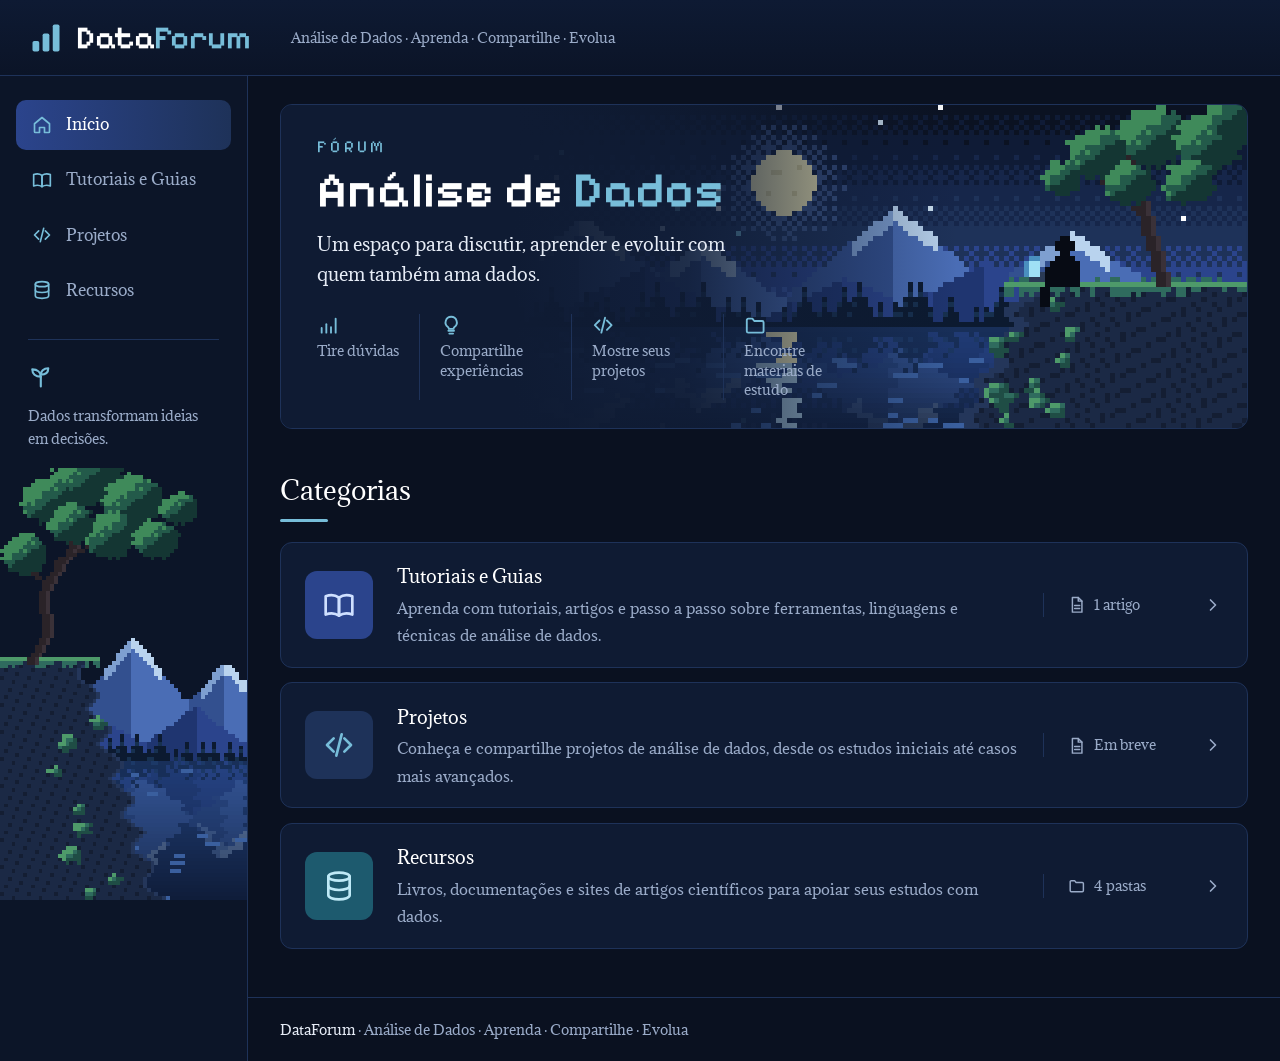
==== index.html @ db5324ef "feat: creation a dataForum" ====
<!DOCTYPE html>
<html lang="pt-BR">
<head>
    <meta charset="UTF-8">
    <meta name="viewport" content="width=device-width, initial-scale=1.0">
    <title>DataForum | Análise de Dados</title>
    <link rel="stylesheet" href="css/style.css">
</head>
<body>
    <header class="topo">
        <a class="marca" href="index.html">
            <svg class="logo" viewBox="0 0 24 24" fill="none" stroke="currentColor" stroke-width="2" stroke-linecap="round" stroke-linejoin="round" aria-hidden="true"><rect x="3" y="14" width="4.5" height="7" rx="1.2" fill="currentColor" stroke="none"/><rect x="9.75" y="9" width="4.5" height="12" rx="1.2" fill="currentColor" stroke="none"/><rect x="16.5" y="3" width="4.5" height="18" rx="1.2" fill="currentColor" stroke="none"/></svg>
            <span>Data<span class="destaque">Forum</span></span>
        </a>
        <p class="slogan">Análise de Dados · Aprenda · Compartilhe · Evolua</p>
    </header>

    <nav class="lateral" aria-label="Navegação principal">
        <div class="lateral-fixa">
            <ul class="menu">
                <li><a href="index.html" class="ativo" aria-current="page"><svg class="icone" viewBox="0 0 24 24" fill="none" stroke="currentColor" stroke-width="2" stroke-linecap="round" stroke-linejoin="round" aria-hidden="true"><path d="M3 10.5 12 3l9 7.5V20a1 1 0 0 1-1 1h-5v-6H9v6H4a1 1 0 0 1-1-1z"/></svg>Início</a></li>
                <li><a href="pages/tutoriais.html"><svg class="icone" viewBox="0 0 24 24" fill="none" stroke="currentColor" stroke-width="2" stroke-linecap="round" stroke-linejoin="round" aria-hidden="true"><path d="M2 5.5C5 4.3 9 4.3 12 6.5v13.5c-3-2-7-2-10-.8z"/><path d="M22 5.5c-3-1.2-7-1.2-10 1v13.5c3-2 7-2 10-.8z"/></svg>Tutoriais e Guias</a></li>
                <li><a href="pages/projetos.html"><svg class="icone" viewBox="0 0 24 24" fill="none" stroke="currentColor" stroke-width="2" stroke-linecap="round" stroke-linejoin="round" aria-hidden="true"><path d="m8 7-5 5 5 5"/><path d="m16 7 5 5-5 5"/><path d="m14 4-4 16"/></svg>Projetos</a></li>
                <li><a href="pages/recursos.html"><svg class="icone" viewBox="0 0 24 24" fill="none" stroke="currentColor" stroke-width="2" stroke-linecap="round" stroke-linejoin="round" aria-hidden="true"><ellipse cx="12" cy="5" rx="8" ry="3"/><path d="M4 5v14c0 1.7 3.6 3 8 3s8-1.3 8-3V5"/><path d="M4 12c0 1.7 3.6 3 8 3s8-1.3 8-3"/></svg>Recursos</a></li>
            </ul>
            <div class="frase">
                <svg class="icone" viewBox="0 0 24 24" fill="none" stroke="currentColor" stroke-width="2" stroke-linecap="round" stroke-linejoin="round" aria-hidden="true"><path d="M12 21v-9"/><path d="M12 12C12 8 9 5 4 5c0 4 3 7 8 7z"/><path d="M12 10c0-3 2.5-6 7-6 0 4-3 6-7 6z"/></svg>
                <p>Dados transformam ideias em decisões.</p>
            </div>
            <img class="lateral-arte" src="img/lateral.svg" alt="">
        </div>
    </nav>

    <main>
        <section class="hero">
            <img class="hero-arte" src="img/hero.svg" alt="">
            <div class="hero-texto">
                <p class="sobretitulo">FÓRUM</p>
                <h1>Análise de <span>Dados</span></h1>
                <p class="hero-descricao">Um espaço para discutir, aprender e evoluir com quem também ama dados.</p>
                <ul class="destaques">
                    <li><svg class="icone" viewBox="0 0 24 24" fill="none" stroke="currentColor" stroke-width="2" stroke-linecap="round" stroke-linejoin="round" aria-hidden="true"><path d="M5 20v-5"/><path d="M10 20v-9"/><path d="M15 20v-6"/><path d="M20 20V5"/></svg><span>Tire dúvidas</span></li>
                    <li><svg class="icone" viewBox="0 0 24 24" fill="none" stroke="currentColor" stroke-width="2" stroke-linecap="round" stroke-linejoin="round" aria-hidden="true"><path d="M9 18h6"/><path d="M10 21h4"/><path d="M12 3a6 6 0 0 0-3.5 10.9c.6.5 1 1.2 1 2.1h5c0-.9.4-1.6 1-2.1A6 6 0 0 0 12 3z"/></svg><span>Compartilhe experiências</span></li>
                    <li><svg class="icone" viewBox="0 0 24 24" fill="none" stroke="currentColor" stroke-width="2" stroke-linecap="round" stroke-linejoin="round" aria-hidden="true"><path d="m8 7-5 5 5 5"/><path d="m16 7 5 5-5 5"/><path d="m14 4-4 16"/></svg><span>Mostre seus projetos</span></li>
                    <li><svg class="icone" viewBox="0 0 24 24" fill="none" stroke="currentColor" stroke-width="2" stroke-linecap="round" stroke-linejoin="round" aria-hidden="true"><path d="M3 6.5A1.5 1.5 0 0 1 4.5 5H9l2 2.5h8.5A1.5 1.5 0 0 1 21 9v9.5a1.5 1.5 0 0 1-1.5 1.5h-15A1.5 1.5 0 0 1 3 18.5z"/></svg><span>Encontre materiais de estudo</span></li>
                </ul>
            </div>
        </section>

        <section class="categorias">
            <h2 class="titulo-secao">Categorias</h2>
            <ul class="lista-categorias">
                <li>
                    <a class="categoria" href="pages/tutoriais.html">
                        <span class="categoria-icone icone-tutoriais"><svg class="icone" viewBox="0 0 24 24" fill="none" stroke="currentColor" stroke-width="2" stroke-linecap="round" stroke-linejoin="round" aria-hidden="true"><path d="M2 5.5C5 4.3 9 4.3 12 6.5v13.5c-3-2-7-2-10-.8z"/><path d="M22 5.5c-3-1.2-7-1.2-10 1v13.5c3-2 7-2 10-.8z"/></svg></span>
                        <span class="categoria-texto">
                            <strong>Tutoriais e Guias</strong>
                            <span class="categoria-descricao">Aprenda com tutoriais, artigos e passo a passo sobre ferramentas, linguagens e técnicas de análise de dados.</span>
                        </span>
                        <span class="categoria-meta"><svg class="icone" viewBox="0 0 24 24" fill="none" stroke="currentColor" stroke-width="2" stroke-linecap="round" stroke-linejoin="round" aria-hidden="true"><path d="M6 2h8l5 5v15H6z"/><path d="M14 2v5h5"/><path d="M9 13h7"/><path d="M9 17h7"/></svg>1 artigo</span>
                        <svg class="icone seta" viewBox="0 0 24 24" fill="none" stroke="currentColor" stroke-width="2" stroke-linecap="round" stroke-linejoin="round" aria-hidden="true"><path d="m9 6 6 6-6 6"/></svg>
                    </a>
                </li>
                <li>
                    <a class="categoria" href="pages/projetos.html">
                        <span class="categoria-icone icone-projetos"><svg class="icone" viewBox="0 0 24 24" fill="none" stroke="currentColor" stroke-width="2" stroke-linecap="round" stroke-linejoin="round" aria-hidden="true"><path d="m8 7-5 5 5 5"/><path d="m16 7 5 5-5 5"/><path d="m14 4-4 16"/></svg></span>
                        <span class="categoria-texto">
                            <strong>Projetos</strong>
                            <span class="categoria-descricao">Conheça e compartilhe projetos de análise de dados, desde os estudos iniciais até casos mais avançados.</span>
                        </span>
                        <span class="categoria-meta"><svg class="icone" viewBox="0 0 24 24" fill="none" stroke="currentColor" stroke-width="2" stroke-linecap="round" stroke-linejoin="round" aria-hidden="true"><path d="M6 2h8l5 5v15H6z"/><path d="M14 2v5h5"/><path d="M9 13h7"/><path d="M9 17h7"/></svg>Em breve</span>
                        <svg class="icone seta" viewBox="0 0 24 24" fill="none" stroke="currentColor" stroke-width="2" stroke-linecap="round" stroke-linejoin="round" aria-hidden="true"><path d="m9 6 6 6-6 6"/></svg>
                    </a>
                </li>
                <li>
                    <a class="categoria" href="pages/recursos.html">
                        <span class="categoria-icone icone-recursos"><svg class="icone" viewBox="0 0 24 24" fill="none" stroke="currentColor" stroke-width="2" stroke-linecap="round" stroke-linejoin="round" aria-hidden="true"><ellipse cx="12" cy="5" rx="8" ry="3"/><path d="M4 5v14c0 1.7 3.6 3 8 3s8-1.3 8-3V5"/><path d="M4 12c0 1.7 3.6 3 8 3s8-1.3 8-3"/></svg></span>
                        <span class="categoria-texto">
                            <strong>Recursos</strong>
                            <span class="categoria-descricao">Livros, documentações e sites de artigos científicos para apoiar seus estudos com dados.</span>
                        </span>
                        <span class="categoria-meta"><svg class="icone" viewBox="0 0 24 24" fill="none" stroke="currentColor" stroke-width="2" stroke-linecap="round" stroke-linejoin="round" aria-hidden="true"><path d="M3 6.5A1.5 1.5 0 0 1 4.5 5H9l2 2.5h8.5A1.5 1.5 0 0 1 21 9v9.5a1.5 1.5 0 0 1-1.5 1.5h-15A1.5 1.5 0 0 1 3 18.5z"/></svg>4 pastas</span>
                        <svg class="icone seta" viewBox="0 0 24 24" fill="none" stroke="currentColor" stroke-width="2" stroke-linecap="round" stroke-linejoin="round" aria-hidden="true"><path d="m9 6 6 6-6 6"/></svg>
                    </a>
                </li>
            </ul>
        </section>
    </main>

    <footer class="rodape">
        <p><strong>DataForum</strong> · Análise de Dados · Aprenda · Compartilhe · Evolua</p>
    </footer>
</body>
</html>
---- css/style.css ----
/* ===== Fontes ===== */
@import url("https://fonts.googleapis.com/css2?family=Adamina&family=Pixelify+Sans:wght@400..700&display=swap");

/* ===== Paleta do fórum ===== */
:root {
    --azul-primario: #3339A6;
    --azul-medio: #2B448C;
    --azul-escuro: #1E3259;
    --azul-claro: #77BDD9;
    --preto: #0D0D0D;

    /* tons escuros derivados da paleta, usados nos fundos */
    --fundo: #0A1120;
    --fundo-lateral: #0C1528;
    --superficie: #0F1B33;
    --superficie-hover: #142445;
    --borda: var(--azul-escuro);
    --texto: #E6ECF6;
    --texto-suave: #9AABC8;

    --fonte-titulo: "Pixelify Sans", "Courier New", monospace;
    --fonte-texto: "Adamina", Georgia, "Times New Roman", serif;
    --fonte-codigo: "Fira Code", Consolas, "Courier New", monospace;

    --raio: 12px;
    --largura-lateral: 248px;
    --altura-topo: 76px;
}

/* ===== Base ===== */
* {
    box-sizing: border-box;
}

html {
    scroll-padding-top: calc(var(--altura-topo) + 1rem);
}

body {
    margin: 0;
    min-height: 100vh;
    display: grid;
    grid-template-columns: var(--largura-lateral) minmax(0, 1fr);
    grid-template-rows: auto 1fr auto;
    grid-template-areas:
        "topo    topo"
        "lateral conteudo"
        "lateral rodape";
    background: var(--fundo);
    color: var(--texto);
    font-family: var(--fonte-texto);
    font-size: 16px;
    line-height: 1.7;
}

/* A Adamina só tem peso normal; evitamos o "negrito falso" nos títulos */
h1,
h2,
h3 {
    font-weight: 400;
}

a {
    color: var(--azul-claro);
}

a:hover {
    color: #FFFFFF;
}

img {
    max-width: 100%;
}

.icone {
    width: 1.25em;
    height: 1.25em;
    flex-shrink: 0;
}

/* ===== Cabeçalho ===== */
.topo {
    grid-area: topo;
    position: sticky;
    top: 0;
    z-index: 10;
    display: flex;
    align-items: center;
    gap: 2.5rem;
    height: var(--altura-topo);
    padding: 0 1.75rem;
    background: linear-gradient(180deg, #0E1A33, #0B1427);
    border-bottom: 1px solid var(--borda);
}

.marca {
    display: flex;
    align-items: center;
    gap: 0.75rem;
    color: #FFFFFF;
    font-family: var(--fonte-titulo);
    font-size: 2rem;
    font-weight: 600;
    line-height: 1;
    text-decoration: none;
}

.marca:hover {
    color: #FFFFFF;
}

.logo {
    width: 2.25rem;
    height: 2.25rem;
    color: var(--azul-claro);
}

.destaque {
    color: var(--azul-claro);
}

.slogan {
    margin: 0;
    color: var(--texto-suave);
    font-size: 0.85rem;
}

/* ===== Barra lateral ===== */
.lateral {
    grid-area: lateral;
    background: var(--fundo-lateral);
    border-right: 1px solid var(--borda);
}

.lateral-fixa {
    position: sticky;
    top: var(--altura-topo);
    display: flex;
    flex-direction: column;
    height: calc(100vh - var(--altura-topo));
    padding: 1.5rem 1rem 0;
}

.menu {
    display: grid;
    gap: 0.35rem;
    margin: 0;
    padding: 0;
    list-style: none;
}

.menu a {
    display: flex;
    align-items: center;
    gap: 0.85rem;
    padding: 0.7rem 1rem;
    border-radius: 10px;
    color: var(--texto-suave);
    text-decoration: none;
    transition: background 0.15s, color 0.15s;
}

.menu a:hover {
    background: var(--superficie);
    color: var(--texto);
}

.menu a.ativo {
    background: linear-gradient(90deg, var(--azul-medio), var(--azul-escuro));
    color: #FFFFFF;
}

.menu .icone {
    color: var(--azul-claro);
}

.frase {
    margin: 1.5rem 0.75rem 0;
    padding-top: 1.5rem;
    border-top: 1px solid var(--borda);
    color: var(--texto-suave);
    font-size: 0.9rem;
    line-height: 1.6;
}

.frase .icone {
    width: 1.6rem;
    height: 1.6rem;
    color: var(--azul-claro);
}

.frase p {
    margin: 0.5rem 0 0;
}

.lateral-arte {
    display: block;
    width: calc(100% + 2rem);
    max-width: none;
    height: 48vh;
    max-height: 460px;
    min-height: 0;
    margin: auto -1rem 0;
    object-fit: cover;
    object-position: bottom;
    image-rendering: pixelated;
}

/* ===== Conteúdo principal ===== */
main {
    grid-area: conteudo;
    width: 100%;
    max-width: 1200px;
    margin: 0 auto;
    padding: 1.75rem 2rem 3rem;
}

main.leitura {
    max-width: 860px;
}

.trilha {
    display: flex;
    flex-wrap: wrap;
    gap: 0.4rem;
    margin-bottom: 1.5rem;
    color: var(--texto-suave);
    font-size: 0.88rem;
}

.trilha a {
    text-decoration: none;
}

/* ===== Página inicial: destaque (hero) ===== */
.hero {
    position: relative;
    display: flex;
    align-items: center;
    min-height: 270px;
    overflow: hidden;
    background: var(--superficie);
    border: 1px solid var(--borda);
    border-radius: var(--raio);
}

.hero-arte {
    position: absolute;
    top: 0;
    right: 0;
    width: 76%;
    height: 100%;
    max-width: none;
    object-fit: cover;
    object-position: right center;
    image-rendering: pixelated;
}

/* escurece a arte do lado esquerdo para o texto ficar legível */
.hero::after {
    content: "";
    position: absolute;
    inset: 0;
    background: linear-gradient(90deg,
            var(--superficie) 24%,
            rgba(15, 27, 51, 0.85) 42%,
            rgba(15, 27, 51, 0) 70%);
}

.hero-texto {
    position: relative;
    z-index: 1;
    max-width: 640px;
    padding: 1.75rem 2.25rem;
}

.sobretitulo {
    margin: 0;
    color: var(--azul-claro);
    font-family: var(--fonte-titulo);
    font-size: 1.05rem;
    letter-spacing: 0.2em;
}

.hero h1 {
    margin: 0.1rem 0 0.75rem;
    color: #FFFFFF;
    font-family: var(--fonte-titulo);
    font-size: clamp(2.2rem, 4vw, 3.1rem);
    font-weight: 600;
    line-height: 1.1;
}

.hero h1 span {
    color: var(--azul-claro);
}

.hero-descricao {
    max-width: 28rem;
    margin: 0 0 1.5rem;
    font-size: 1.1rem;
}

.destaques {
    display: flex;
    flex-wrap: wrap;
    margin: 0;
    padding: 0;
    list-style: none;
}

.destaques li {
    display: flex;
    flex-direction: column;
    gap: 0.35rem;
    max-width: 9.5rem;
    padding: 0 1.25rem;
    border-left: 1px solid var(--borda);
    color: var(--texto-suave);
    font-size: 0.9rem;
    line-height: 1.35;
}

.destaques li:first-child {
    padding-left: 0;
    border-left: 0;
}

.destaques .icone {
    width: 1.4rem;
    height: 1.4rem;
    color: var(--azul-claro);
}

/* ===== Página inicial: categorias ===== */
.categorias {
    margin-top: 2.5rem;
}

.titulo-secao {
    position: relative;
    margin: 0 0 1.25rem;
    padding-bottom: 0.6rem;
    color: #FFFFFF;
    font-size: 1.6rem;
}

.titulo-secao::after {
    content: "";
    position: absolute;
    left: 0;
    bottom: 0;
    width: 3rem;
    height: 3px;
    border-radius: 2px;
    background: var(--azul-claro);
}

.lista-categorias {
    display: grid;
    gap: 0.9rem;
    margin: 0;
    padding: 0;
    list-style: none;
}

.categoria {
    display: grid;
    grid-template-columns: auto 1fr auto auto;
    align-items: center;
    gap: 1.5rem;
    padding: 1.1rem 1.5rem;
    background: var(--superficie);
    border: 1px solid var(--borda);
    border-radius: var(--raio);
    color: var(--texto);
    text-decoration: none;
    transition: background 0.15s, border-color 0.15s, transform 0.15s;
}

.categoria:hover {
    background: var(--superficie-hover);
    border-color: var(--azul-medio);
    color: var(--texto);
    transform: translateY(-1px);
}

.categoria-icone {
    display: grid;
    place-items: center;
    width: 4.25rem;
    height: 4.25rem;
    border-radius: var(--raio);
}

.categoria-icone .icone {
    width: 2rem;
    height: 2rem;
}

.icone-tutoriais {
    background: var(--azul-medio);
    color: #CFE0FF;
}

.icone-projetos {
    background: var(--azul-escuro);
    color: var(--azul-claro);
}

.icone-recursos {
    background: #1D5A6E;
    color: #BFEAF7;
}

.categoria-texto strong {
    display: block;
    margin-bottom: 0.2rem;
    color: #FFFFFF;
    font-size: 1.15rem;
    font-weight: 400;
}

.categoria-descricao {
    color: var(--texto-suave);
    font-size: 0.92rem;
    line-height: 1.5;
}

.categoria-meta {
    display: flex;
    align-items: center;
    gap: 0.5rem;
    min-width: 8.5rem;
    padding-left: 1.5rem;
    border-left: 1px solid var(--borda);
    color: var(--texto-suave);
    font-size: 0.88rem;
    white-space: nowrap;
}

.seta {
    color: var(--texto-suave);
    transition: transform 0.15s, color 0.15s;
}

.categoria:hover .seta {
    color: var(--azul-claro);
    transform: translateX(3px);
}

/* ===== Página de categoria ===== */
.cabecalho-categoria {
    display: flex;
    align-items: center;
    gap: 1.25rem;
    margin-bottom: 2rem;
}

.cabecalho-categoria h1 {
    margin: 0;
    color: #FFFFFF;
    font-size: 2rem;
    line-height: 1.2;
}

.cabecalho-categoria p {
    margin: 0.25rem 0 0;
    color: var(--texto-suave);
}

.lista-artigos {
    display: grid;
    gap: 1rem;
}

.card {
    display: block;
    padding: 1.25rem 1.5rem;
    background: var(--superficie);
    border: 1px solid var(--borda);
    border-left: 4px solid var(--azul-claro);
    border-radius: var(--raio);
    color: var(--texto);
    text-decoration: none;
    transition: background 0.15s, transform 0.15s;
}

.card:hover {
    background: var(--superficie-hover);
    color: var(--texto);
    transform: translateY(-1px);
}

.card h2 {
    margin: 0 0 0.35rem;
    color: #FFFFFF;
    font-size: 1.25rem;
}

.card p {
    margin: 0;
    color: var(--texto-suave);
}

/* ===== Página de recursos: pastas ===== */
.pastas {
    display: grid;
    gap: 0.9rem;
}

.pasta {
    padding: 0;
    background: var(--superficie);
    border: 1px solid var(--borda);
    border-top: 1px solid var(--borda);
    border-radius: var(--raio);
}

.pasta summary {
    display: grid;
    grid-template-columns: auto 1fr auto auto;
    align-items: center;
    gap: 1.25rem;
    margin: 0;
    padding: 1rem 1.5rem;
    color: var(--texto);
    list-style: none;
}

.pasta summary::-webkit-details-marker {
    display: none;
}

.pasta summary:hover {
    color: var(--texto);
}

.pasta summary:hover .seta,
.pasta[open] .seta {
    color: var(--azul-claro);
}

.pasta[open] .seta {
    transform: rotate(90deg);
}

.pasta-icone {
    display: grid;
    place-items: center;
    width: 3rem;
    height: 3rem;
    border-radius: 10px;
    background: var(--azul-escuro);
    color: var(--azul-claro);
}

.pasta-icone .icone {
    width: 1.5rem;
    height: 1.5rem;
}

.pasta-titulo strong {
    display: block;
    color: #FFFFFF;
    font-size: 1.1rem;
    font-weight: 400;
}

.pasta-titulo span,
.pasta-contagem {
    color: var(--texto-suave);
    font-size: 0.9rem;
}

.pasta-contagem {
    white-space: nowrap;
}

.lista-links {
    display: grid;
    gap: 0.5rem;
    margin: 0;
    padding: 0 1.5rem 1.25rem;
    list-style: none;
}

.lista-links a {
    display: flex;
    align-items: center;
    justify-content: space-between;
    gap: 1rem;
    padding: 0.75rem 1rem;
    background: var(--fundo);
    border: 1px solid var(--borda);
    border-radius: 10px;
    text-decoration: none;
    transition: border-color 0.15s, background 0.15s;
}

.lista-links a:hover {
    background: var(--superficie-hover);
    border-color: var(--azul-medio);
}

.link-texto strong {
    display: block;
    color: var(--azul-claro);
    font-weight: 400;
}

.link-texto span {
    color: var(--texto-suave);
    font-size: 0.88rem;
}

.lista-links .icone {
    color: var(--texto-suave);
}

.vazio {
    padding: 2.5rem 1.5rem;
    border: 1px dashed var(--borda);
    border-radius: var(--raio);
    color: var(--texto-suave);
    text-align: center;
}

/* ===== Página de artigo ===== */
#title {
    margin: 0 0 0.75rem;
    padding-bottom: 0.75rem;
    border-bottom: 2px solid var(--azul-claro);
    color: #FFFFFF;
    font-size: 2.2rem;
    line-height: 1.25;
}

.resumo {
    margin: 0 0 2.5rem;
    color: var(--texto-suave);
    font-size: 1.05rem;
}

.leitura section {
    margin-bottom: 2.75rem;
}

.leitura section h2 {
    margin: 0 0 0.75rem;
    color: var(--azul-claro);
    font-size: 1.5rem;
}

.leitura section h3 {
    margin: 1.5rem 0 0.5rem;
    color: #C9D6EC;
    font-size: 1.15rem;
}

.leitura strong {
    color: #FFFFFF;
}

.leitura ul,
.leitura ol {
    padding-left: 1.5rem;
}

.leitura li {
    margin-bottom: 0.4rem;
}

blockquote {
    margin: 1.5rem 0;
    padding: 0.75rem 1.25rem;
    background: var(--superficie);
    border-left: 4px solid var(--azul-claro);
    border-radius: 0 var(--raio) var(--raio) 0;
    color: var(--texto-suave);
}

/* Código Python nos exemplos e exercícios */
code {
    padding: 0.1em 0.35em;
    background: var(--azul-escuro);
    border-radius: 4px;
    color: #CFE3F2;
    font-family: var(--fonte-codigo);
    font-size: 0.88em;
}

pre {
    overflow-x: auto;
    padding: 1rem 1.25rem;
    background: #070D1A;
    border: 1px solid var(--borda);
    border-radius: 10px;
    line-height: 1.5;
}

pre code {
    padding: 0;
    background: none;
    color: #E8EEF8;
}

/* ===== Exercícios ===== */
.exercicio {
    margin-bottom: 1.25rem;
    padding: 1rem 1.25rem;
    background: var(--superficie);
    border: 1px solid var(--borda);
    border-radius: var(--raio);
}

.exercicio h3 {
    margin-top: 0;
}

.exercicio p:last-of-type {
    margin-bottom: 0.75rem;
}

details {
    padding-top: 0.75rem;
    border-top: 1px dashed var(--borda);
}

summary {
    color: var(--azul-claro);
    font-size: 0.95rem;
    cursor: pointer;
}

summary:hover {
    color: #FFFFFF;
}

details[open] summary {
    margin-bottom: 0.5rem;
}

/* ===== Referências ===== */
#referencias li {
    margin-bottom: 0.75rem;
}

/* ===== Rodapé ===== */
.rodape {
    grid-area: rodape;
    padding: 1.25rem 2rem;
    border-top: 1px solid var(--borda);
    color: var(--texto-suave);
    font-size: 0.85rem;
}

.rodape p {
    margin: 0;
}

.rodape strong {
    color: var(--texto);
    font-weight: 400;
}

/* ===== Tablets e celulares ===== */
@media (max-width: 900px) {
    body {
        grid-template-columns: minmax(0, 1fr);
        grid-template-areas:
            "topo"
            "lateral"
            "conteudo"
            "rodape";
    }

    .topo {
        position: static;
        flex-wrap: wrap;
        gap: 0.25rem 1.5rem;
        height: auto;
        padding: 0.9rem 1rem;
    }

    .marca {
        font-size: 1.6rem;
    }

    .logo {
        width: 1.8rem;
        height: 1.8rem;
    }

    .lateral {
        border-right: 0;
        border-bottom: 1px solid var(--borda);
    }

    .lateral-fixa {
        position: static;
        height: auto;
        padding: 0.5rem 1rem;
    }

    .menu {
        display: flex;
        gap: 0.25rem;
        overflow-x: auto;
    }

    .menu a {
        padding: 0.5rem 0.75rem;
        white-space: nowrap;
    }

    .frase,
    .lateral-arte {
        display: none;
    }

    main {
        padding: 1.25rem 1rem 2rem;
    }

    .hero {
        flex-direction: column;
        align-items: stretch;
    }

    .hero-arte {
        position: static;
        width: 100%;
        height: 150px;
    }

    .hero::after {
        display: none;
    }

    .hero-texto {
        padding: 1.25rem;
    }

    .destaques {
        display: grid;
        grid-template-columns: 1fr 1fr;
        gap: 1rem;
    }

    .destaques li {
        max-width: none;
        padding: 0;
        border-left: 0;
    }

    .categoria {
        grid-template-columns: auto minmax(0, 1fr);
        gap: 0.4rem 1rem;
        padding: 1rem;
    }

    .categoria-icone {
        width: 3.25rem;
        height: 3.25rem;
    }

    .categoria-icone .icone {
        width: 1.6rem;
        height: 1.6rem;
    }

    .categoria-meta {
        grid-column: 2;
        min-width: 0;
        padding-left: 0;
        border-left: 0;
    }

    .categoria .seta,
    .pasta-contagem {
        display: none;
    }

    .pasta summary {
        grid-template-columns: auto minmax(0, 1fr) auto;
        gap: 1rem;
        padding: 1rem;
    }

    .lista-links {
        padding: 0 1rem 1rem;
    }

    .rodape {
        padding: 1rem;
    }

    #title {
        font-size: 1.7rem;
    }
}
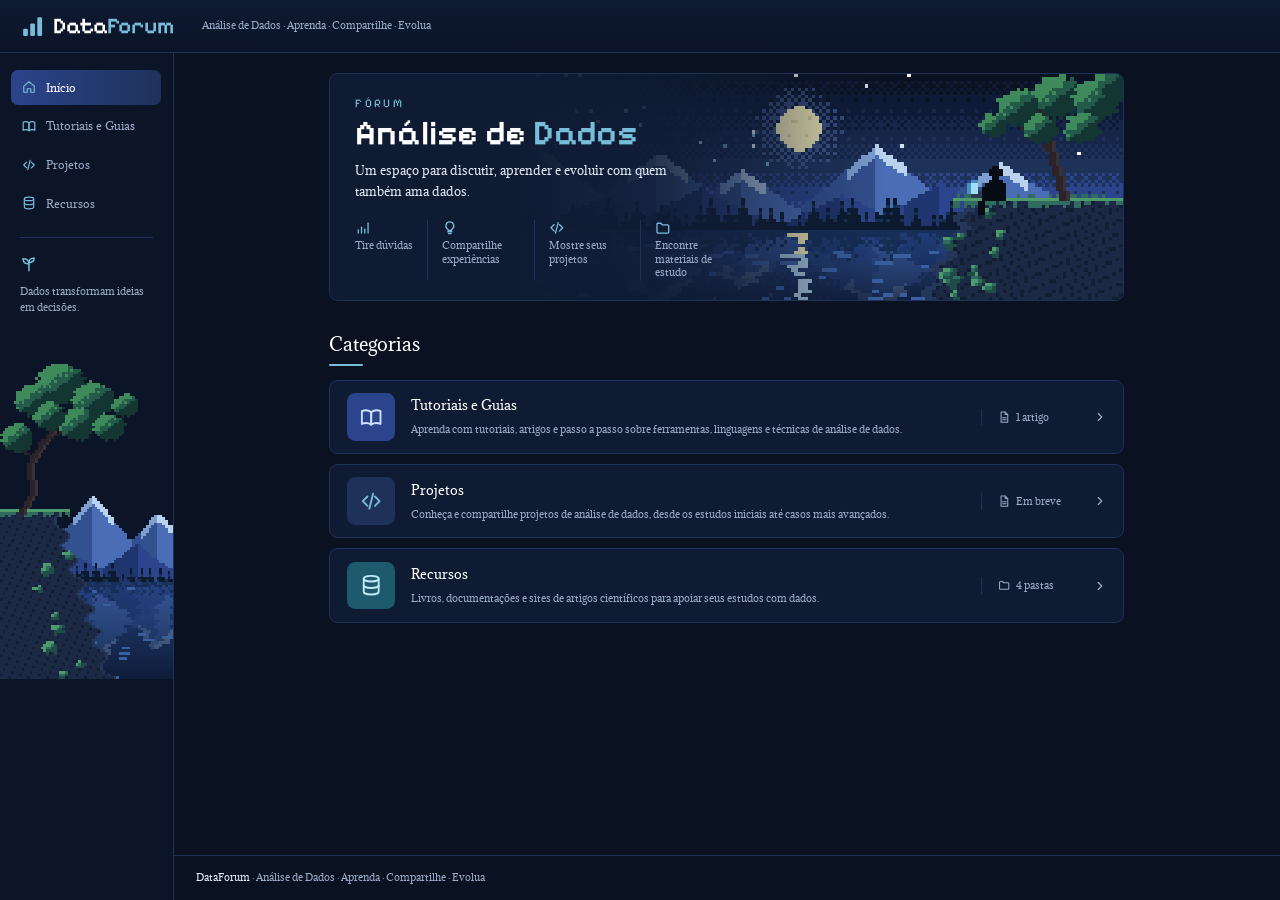
==== commit c3cf7774: "update: addition of favicon.ico and modification of the site's responsivenes" ====
--- a/index.html
+++ b/index.html
@@ -5,6 +5,7 @@
     <meta name="viewport" content="width=device-width, initial-scale=1.0">
     <title>DataForum | Análise de Dados</title>
     <link rel="stylesheet" href="css/style.css">
+    <link rel="shortcut icon" href="favicon.ico" type="image/x-icon">
 </head>
 <body>
     <header class="topo">
--- a/css/style.css
+++ b/css/style.css
@@ -22,9 +22,12 @@
     --fonte-texto: "Adamina", Georgia, "Times New Roman", serif;
     --fonte-codigo: "Fira Code", Consolas, "Courier New", monospace;
 
-    --raio: 12px;
-    --largura-lateral: 248px;
-    --altura-topo: 76px;
+    /* Tamanho geral do site: 1 = 100%. Mude só este número para aumentar ou diminuir tudo. */
+    --escala: 0.7;
+
+    --raio: 0.75rem;
+    --largura-lateral: 15.5rem;
+    --altura-topo: 4.75rem;
 }
 
 /* ===== Base ===== */
@@ -33,6 +36,7 @@
 }
 
 html {
+    font-size: calc(16px * var(--escala));
     scroll-padding-top: calc(var(--altura-topo) + 1rem);
 }
 
@@ -49,7 +53,7 @@
     background: var(--fundo);
     color: var(--texto);
     font-family: var(--fonte-texto);
-    font-size: 16px;
+    font-size: 1rem;
     line-height: 1.7;
 }
 
@@ -154,7 +158,7 @@
     align-items: center;
     gap: 0.85rem;
     padding: 0.7rem 1rem;
-    border-radius: 10px;
+    border-radius: 0.625rem;
     color: var(--texto-suave);
     text-decoration: none;
     transition: background 0.15s, color 0.15s;
@@ -193,16 +197,18 @@
     margin: 0.5rem 0 0;
 }
 
+/* ocupa o espaço que sobra na barra e encolhe inteira, sem cortar a árvore */
 .lateral-arte {
     display: block;
+    flex: 1 1 auto;
     width: calc(100% + 2rem);
     max-width: none;
-    height: 48vh;
-    max-height: 460px;
-    min-height: 0;
-    margin: auto -1rem 0;
-    object-fit: cover;
-    object-position: bottom;
+    height: 0;
+    max-height: 31rem;
+    min-height: 6rem;
+    margin: 1.5rem -1rem 0;
+    object-fit: contain;
+    object-position: left bottom;
     image-rendering: pixelated;
 }
 
@@ -210,13 +216,13 @@
 main {
     grid-area: conteudo;
     width: 100%;
-    max-width: 1200px;
+    max-width: 75rem;
     margin: 0 auto;
     padding: 1.75rem 2rem 3rem;
 }
 
 main.leitura {
-    max-width: 860px;
+    max-width: 53.75rem;
 }
 
 .trilha {
@@ -237,7 +243,7 @@
     position: relative;
     display: flex;
     align-items: center;
-    min-height: 270px;
+    min-height: 16.875rem;
     overflow: hidden;
     background: var(--superficie);
     border: 1px solid var(--borda);
@@ -270,7 +276,7 @@
 .hero-texto {
     position: relative;
     z-index: 1;
-    max-width: 640px;
+    max-width: 40rem;
     padding: 1.75rem 2.25rem;
 }
 
@@ -351,8 +357,8 @@
     left: 0;
     bottom: 0;
     width: 3rem;
-    height: 3px;
-    border-radius: 2px;
+    height: 0.2rem;
+    border-radius: 0.125rem;
     background: var(--azul-claro);
 }
 
@@ -446,7 +452,7 @@
 
 .categoria:hover .seta {
     color: var(--azul-claro);
-    transform: translateX(3px);
+    transform: translateX(0.2rem);
 }
 
 /* ===== Página de categoria ===== */
@@ -550,7 +556,7 @@
     place-items: center;
     width: 3rem;
     height: 3rem;
-    border-radius: 10px;
+    border-radius: 0.625rem;
     background: var(--azul-escuro);
     color: var(--azul-claro);
 }
@@ -593,7 +599,7 @@
     padding: 0.75rem 1rem;
     background: var(--fundo);
     border: 1px solid var(--borda);
-    border-radius: 10px;
+    border-radius: 0.625rem;
     text-decoration: none;
     transition: border-color 0.15s, background 0.15s;
 }
@@ -684,7 +690,7 @@
 code {
     padding: 0.1em 0.35em;
     background: var(--azul-escuro);
-    border-radius: 4px;
+    border-radius: 0.25rem;
     color: #CFE3F2;
     font-family: var(--fonte-codigo);
     font-size: 0.88em;
@@ -695,7 +701,7 @@
     padding: 1rem 1.25rem;
     background: #070D1A;
     border: 1px solid var(--borda);
-    border-radius: 10px;
+    border-radius: 0.625rem;
     line-height: 1.5;
 }
 
@@ -765,7 +771,12 @@
 }
 
 /* ===== Tablets e celulares ===== */
-@media (max-width: 900px) {
+@media (max-width: 760px) {
+    /* no celular o texto volta ao tamanho normal, senão fica pequeno demais */
+    :root {
+        --escala: 1;
+    }
+
     body {
         grid-template-columns: minmax(0, 1fr);
         grid-template-areas:
@@ -831,7 +842,7 @@
     .hero-arte {
         position: static;
         width: 100%;
-        height: 150px;
+        height: 9.5rem;
     }
 
     .hero::after {
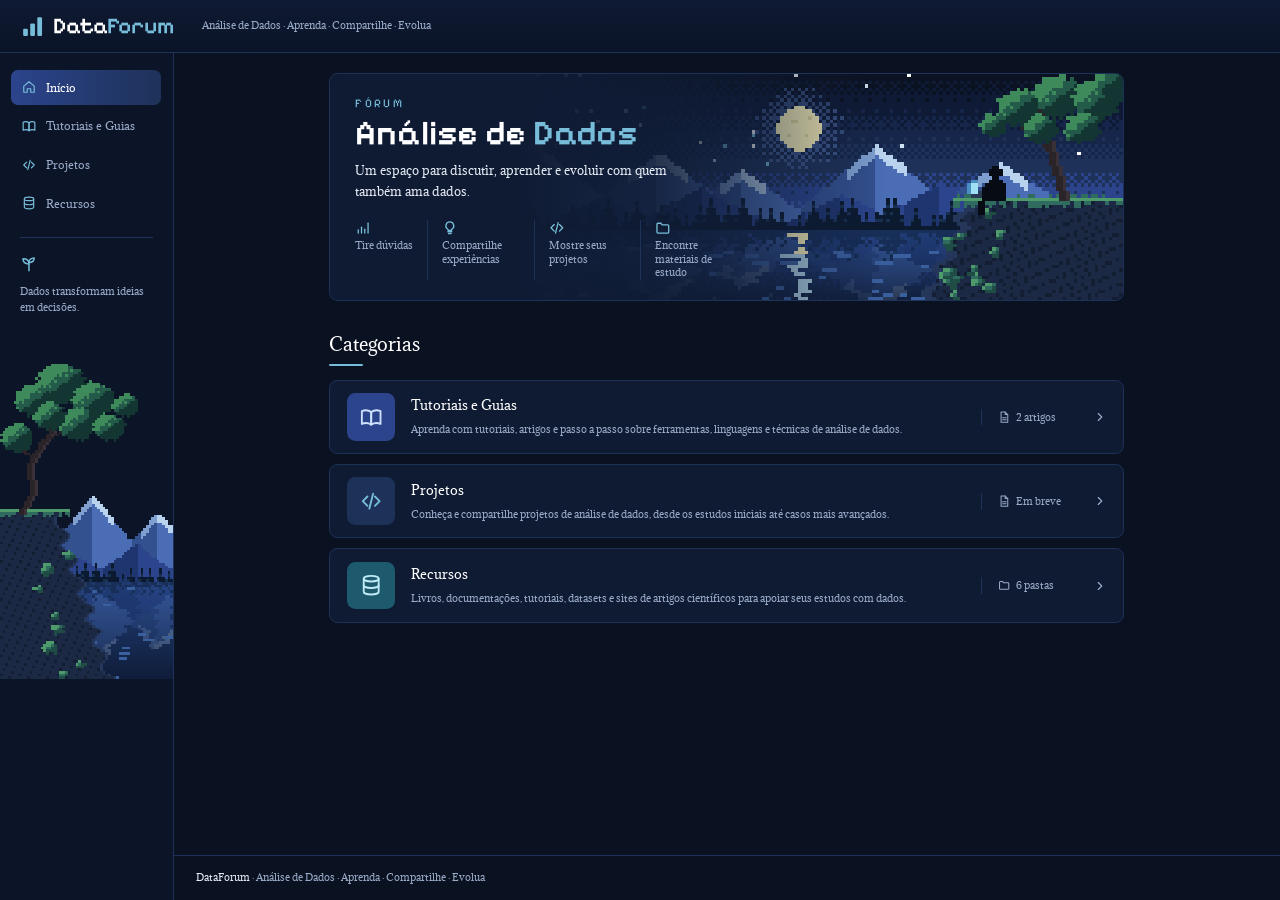
==== commit 2546350c: "feat: criação do artigo: graficos para anaalise univariada de dados" ====
--- a/index.html
+++ b/index.html
@@ -58,7 +58,7 @@
                             <strong>Tutoriais e Guias</strong>
                             <span class="categoria-descricao">Aprenda com tutoriais, artigos e passo a passo sobre ferramentas, linguagens e técnicas de análise de dados.</span>
                         </span>
-                        <span class="categoria-meta"><svg class="icone" viewBox="0 0 24 24" fill="none" stroke="currentColor" stroke-width="2" stroke-linecap="round" stroke-linejoin="round" aria-hidden="true"><path d="M6 2h8l5 5v15H6z"/><path d="M14 2v5h5"/><path d="M9 13h7"/><path d="M9 17h7"/></svg>1 artigo</span>
+                        <span class="categoria-meta"><svg class="icone" viewBox="0 0 24 24" fill="none" stroke="currentColor" stroke-width="2" stroke-linecap="round" stroke-linejoin="round" aria-hidden="true"><path d="M6 2h8l5 5v15H6z"/><path d="M14 2v5h5"/><path d="M9 13h7"/><path d="M9 17h7"/></svg>2 artigos</span>
                         <svg class="icone seta" viewBox="0 0 24 24" fill="none" stroke="currentColor" stroke-width="2" stroke-linecap="round" stroke-linejoin="round" aria-hidden="true"><path d="m9 6 6 6-6 6"/></svg>
                     </a>
                 </li>
@@ -78,9 +78,9 @@
                         <span class="categoria-icone icone-recursos"><svg class="icone" viewBox="0 0 24 24" fill="none" stroke="currentColor" stroke-width="2" stroke-linecap="round" stroke-linejoin="round" aria-hidden="true"><ellipse cx="12" cy="5" rx="8" ry="3"/><path d="M4 5v14c0 1.7 3.6 3 8 3s8-1.3 8-3V5"/><path d="M4 12c0 1.7 3.6 3 8 3s8-1.3 8-3"/></svg></span>
                         <span class="categoria-texto">
                             <strong>Recursos</strong>
-                            <span class="categoria-descricao">Livros, documentações e sites de artigos científicos para apoiar seus estudos com dados.</span>
+                            <span class="categoria-descricao">Livros, documentações, tutoriais, datasets e sites de artigos científicos para apoiar seus estudos com dados.</span>
                         </span>
-                        <span class="categoria-meta"><svg class="icone" viewBox="0 0 24 24" fill="none" stroke="currentColor" stroke-width="2" stroke-linecap="round" stroke-linejoin="round" aria-hidden="true"><path d="M3 6.5A1.5 1.5 0 0 1 4.5 5H9l2 2.5h8.5A1.5 1.5 0 0 1 21 9v9.5a1.5 1.5 0 0 1-1.5 1.5h-15A1.5 1.5 0 0 1 3 18.5z"/></svg>4 pastas</span>
+                        <span class="categoria-meta"><svg class="icone" viewBox="0 0 24 24" fill="none" stroke="currentColor" stroke-width="2" stroke-linecap="round" stroke-linejoin="round" aria-hidden="true"><path d="M3 6.5A1.5 1.5 0 0 1 4.5 5H9l2 2.5h8.5A1.5 1.5 0 0 1 21 9v9.5a1.5 1.5 0 0 1-1.5 1.5h-15A1.5 1.5 0 0 1 3 18.5z"/></svg>6 pastas</span>
                         <svg class="icone seta" viewBox="0 0 24 24" fill="none" stroke="currentColor" stroke-width="2" stroke-linecap="round" stroke-linejoin="round" aria-hidden="true"><path d="m9 6 6 6-6 6"/></svg>
                     </a>
                 </li>
--- a/css/style.css
+++ b/css/style.css
@@ -677,6 +677,45 @@
     margin-bottom: 0.4rem;
 }
 
+/* Tabelas dos artigos, no mesmo estilo dos cards */
+.leitura table {
+    display: block;
+    overflow-x: auto;
+    margin: 1rem 0 1.5rem;
+    border: 1px solid var(--borda);
+    border-radius: var(--raio);
+    border-spacing: 0;
+    background: var(--superficie);
+}
+
+.leitura th,
+.leitura td {
+    padding: 0.6rem 0.9rem;
+    text-align: left;
+    vertical-align: top;
+    border-bottom: 1px solid var(--borda);
+}
+
+.leitura th {
+    background: var(--azul-escuro);
+    color: var(--azul-claro);
+    font-family: var(--fonte-titulo);
+    font-weight: 500;
+    white-space: nowrap;
+}
+
+.leitura tbody tr:nth-child(even) {
+    background: #0C1730;
+}
+
+.leitura tbody tr:hover {
+    background: var(--superficie-hover);
+}
+
+.leitura tbody tr:last-child td {
+    border-bottom: none;
+}
+
 blockquote {
     margin: 1.5rem 0;
     padding: 0.75rem 1.25rem;
